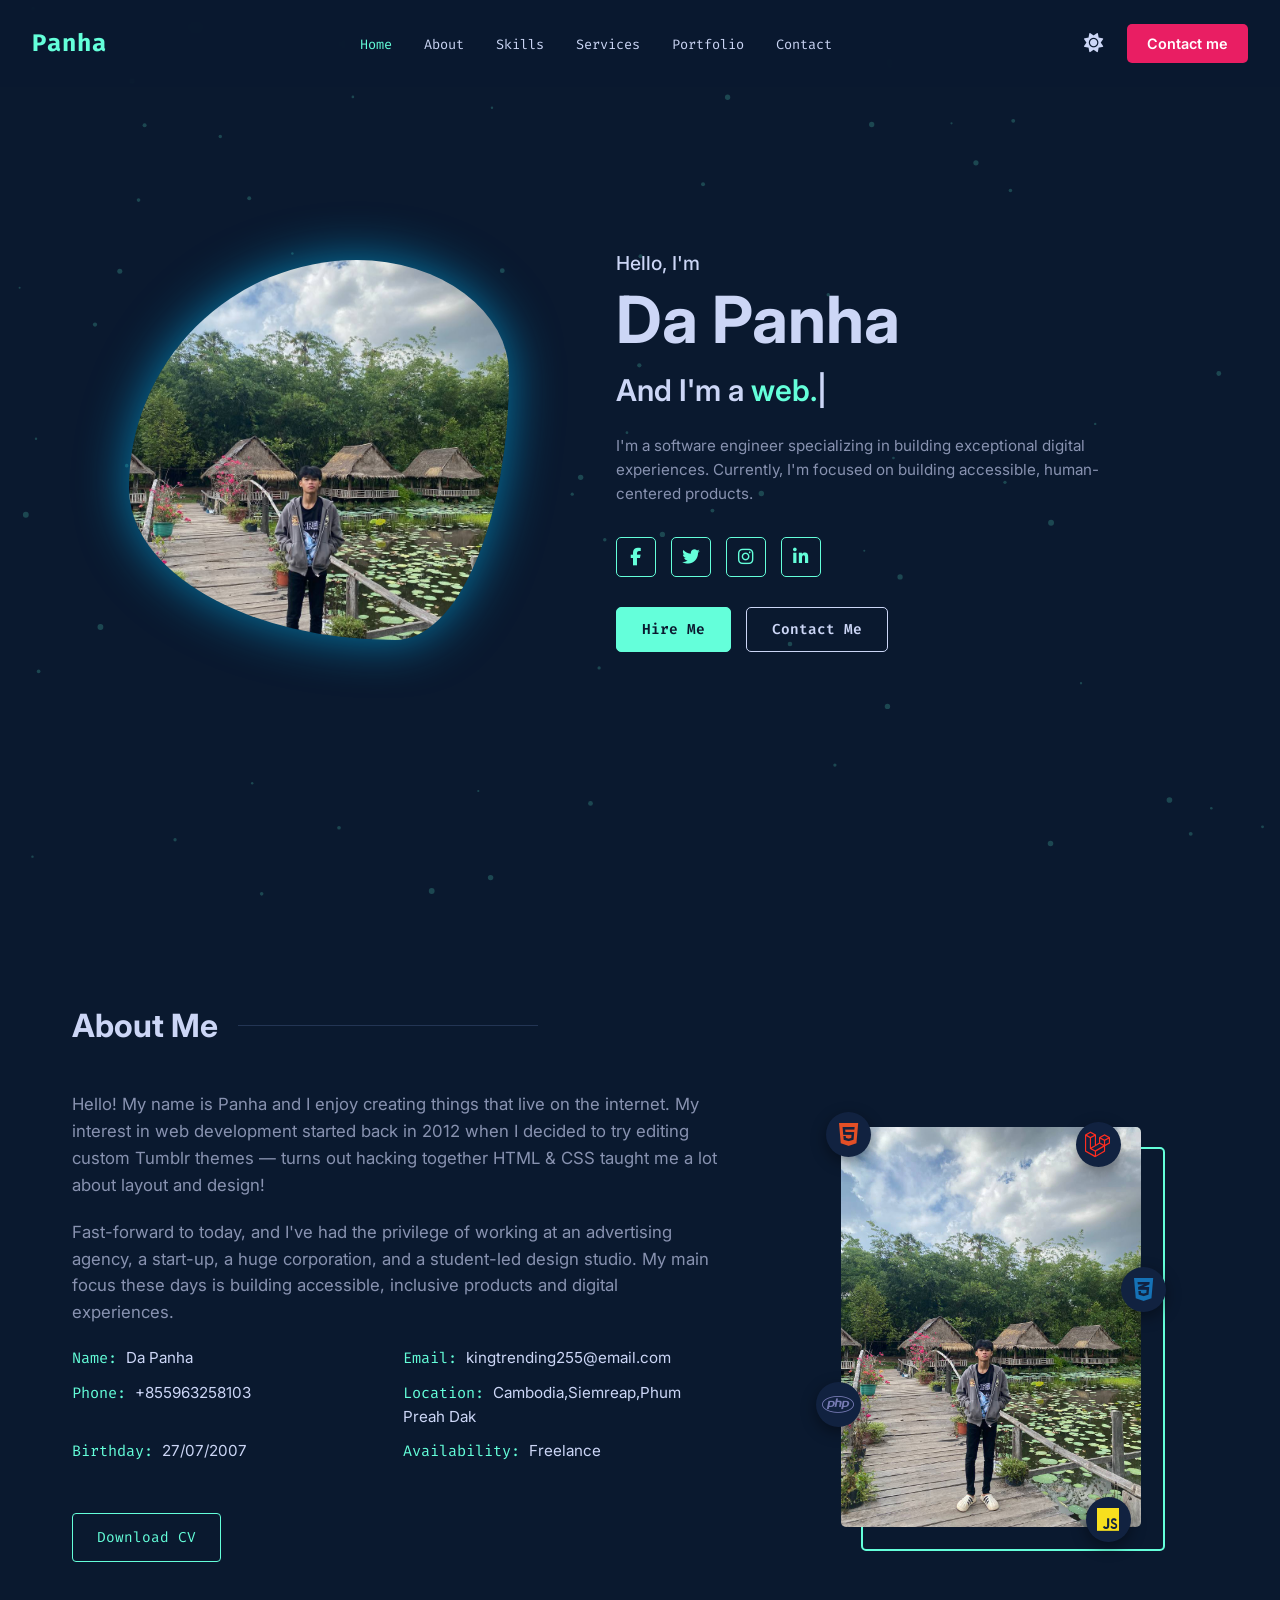
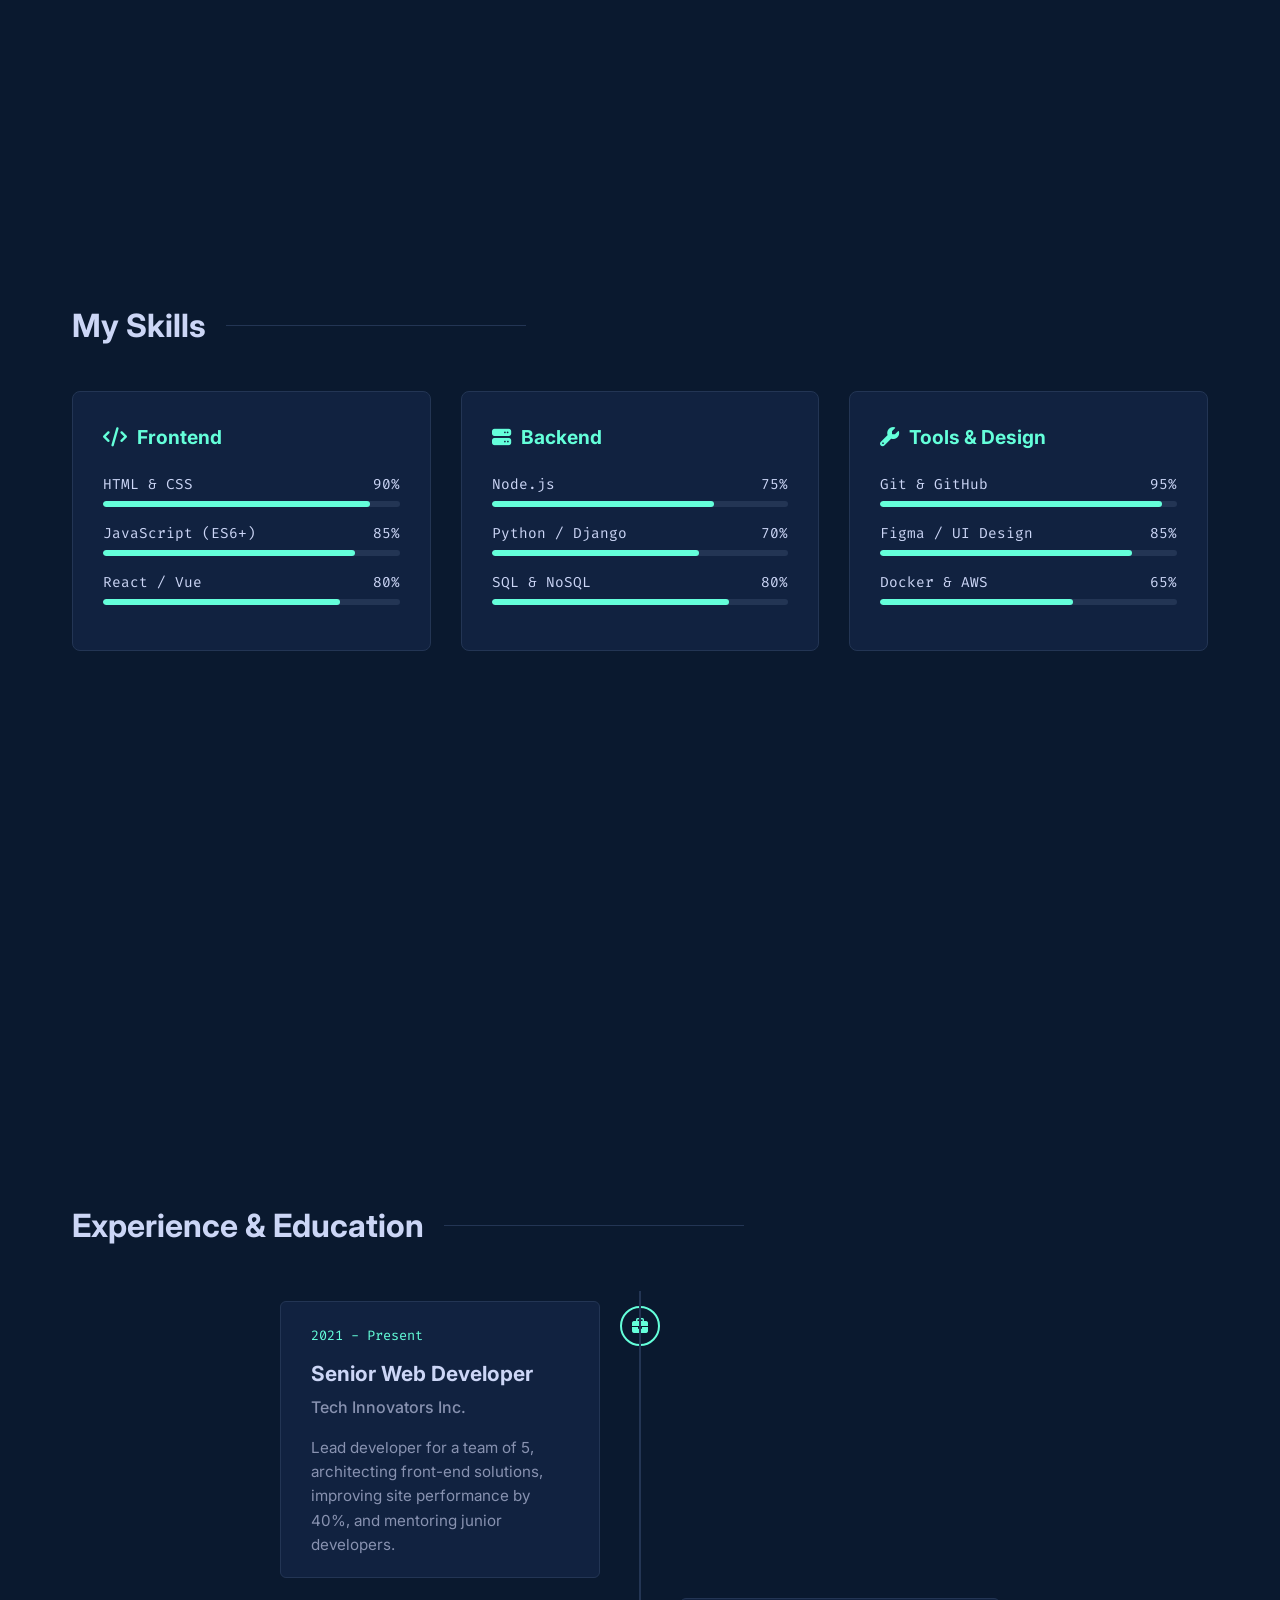
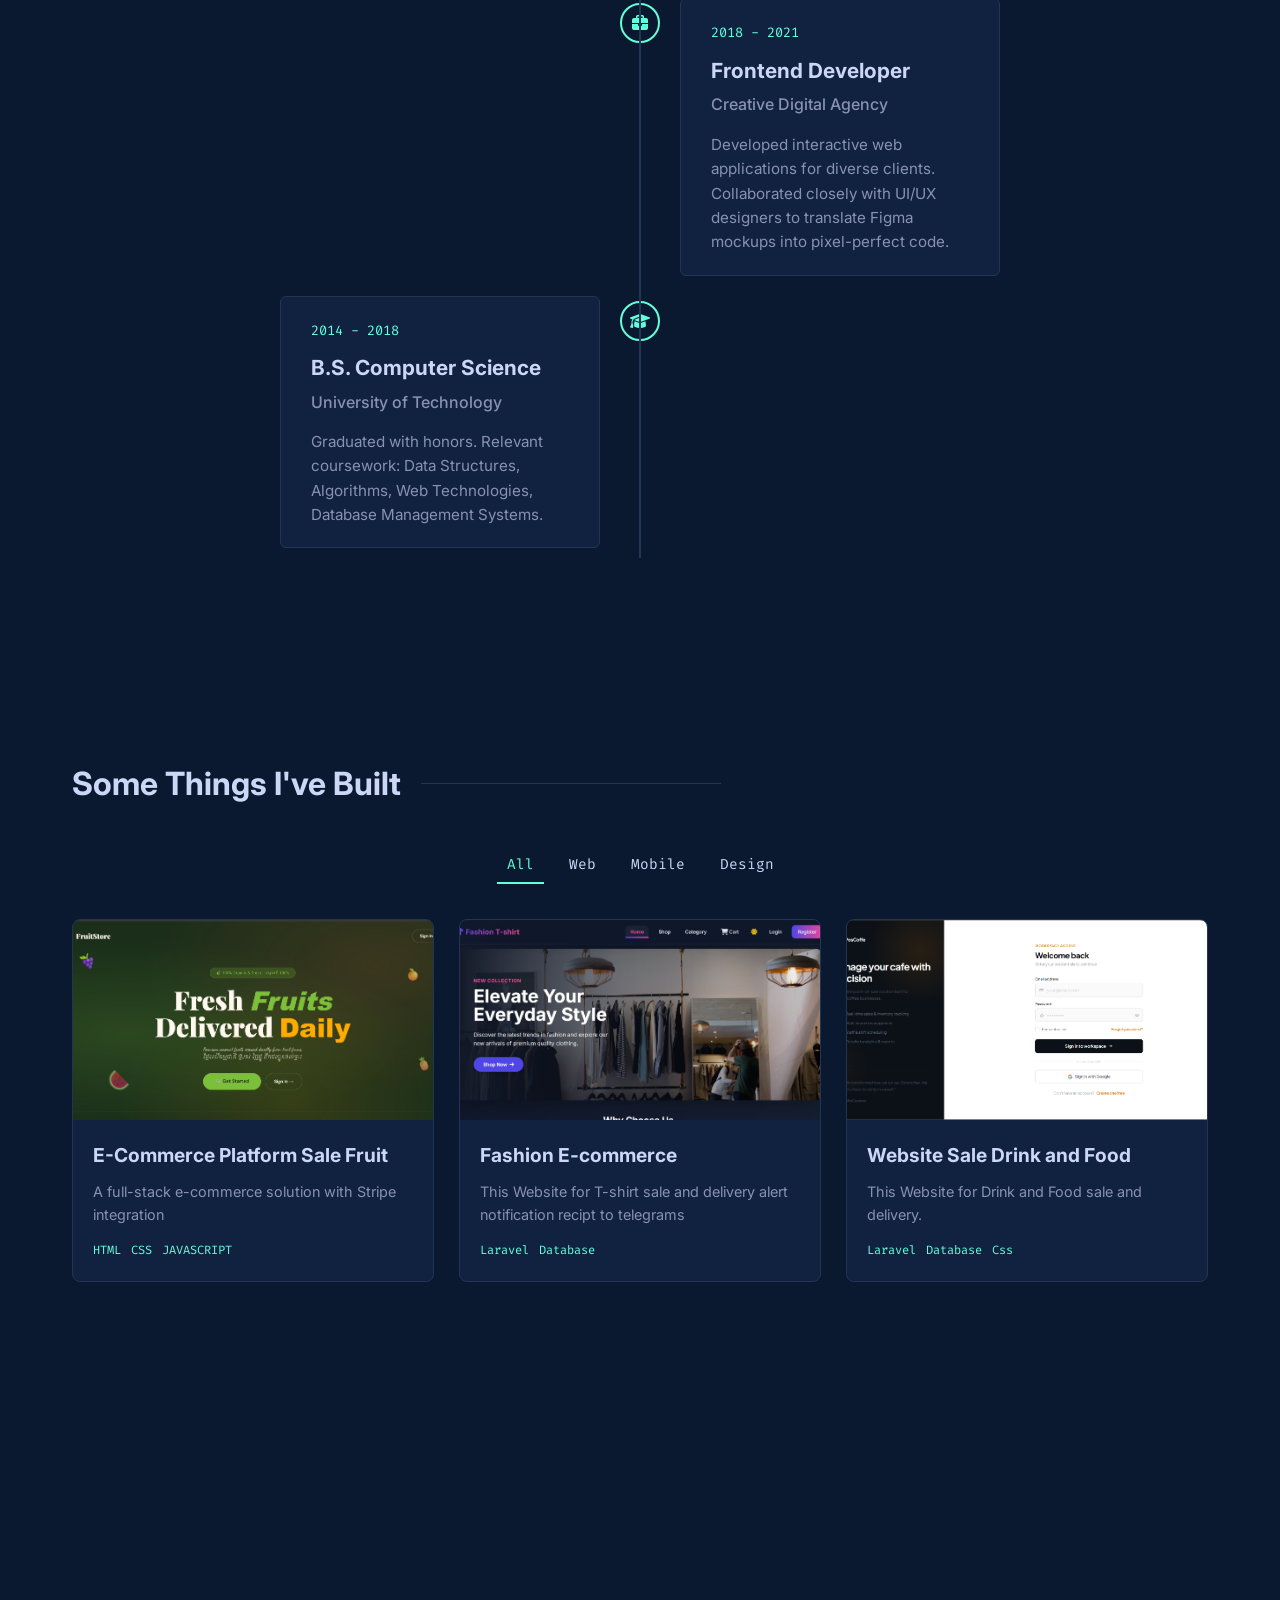
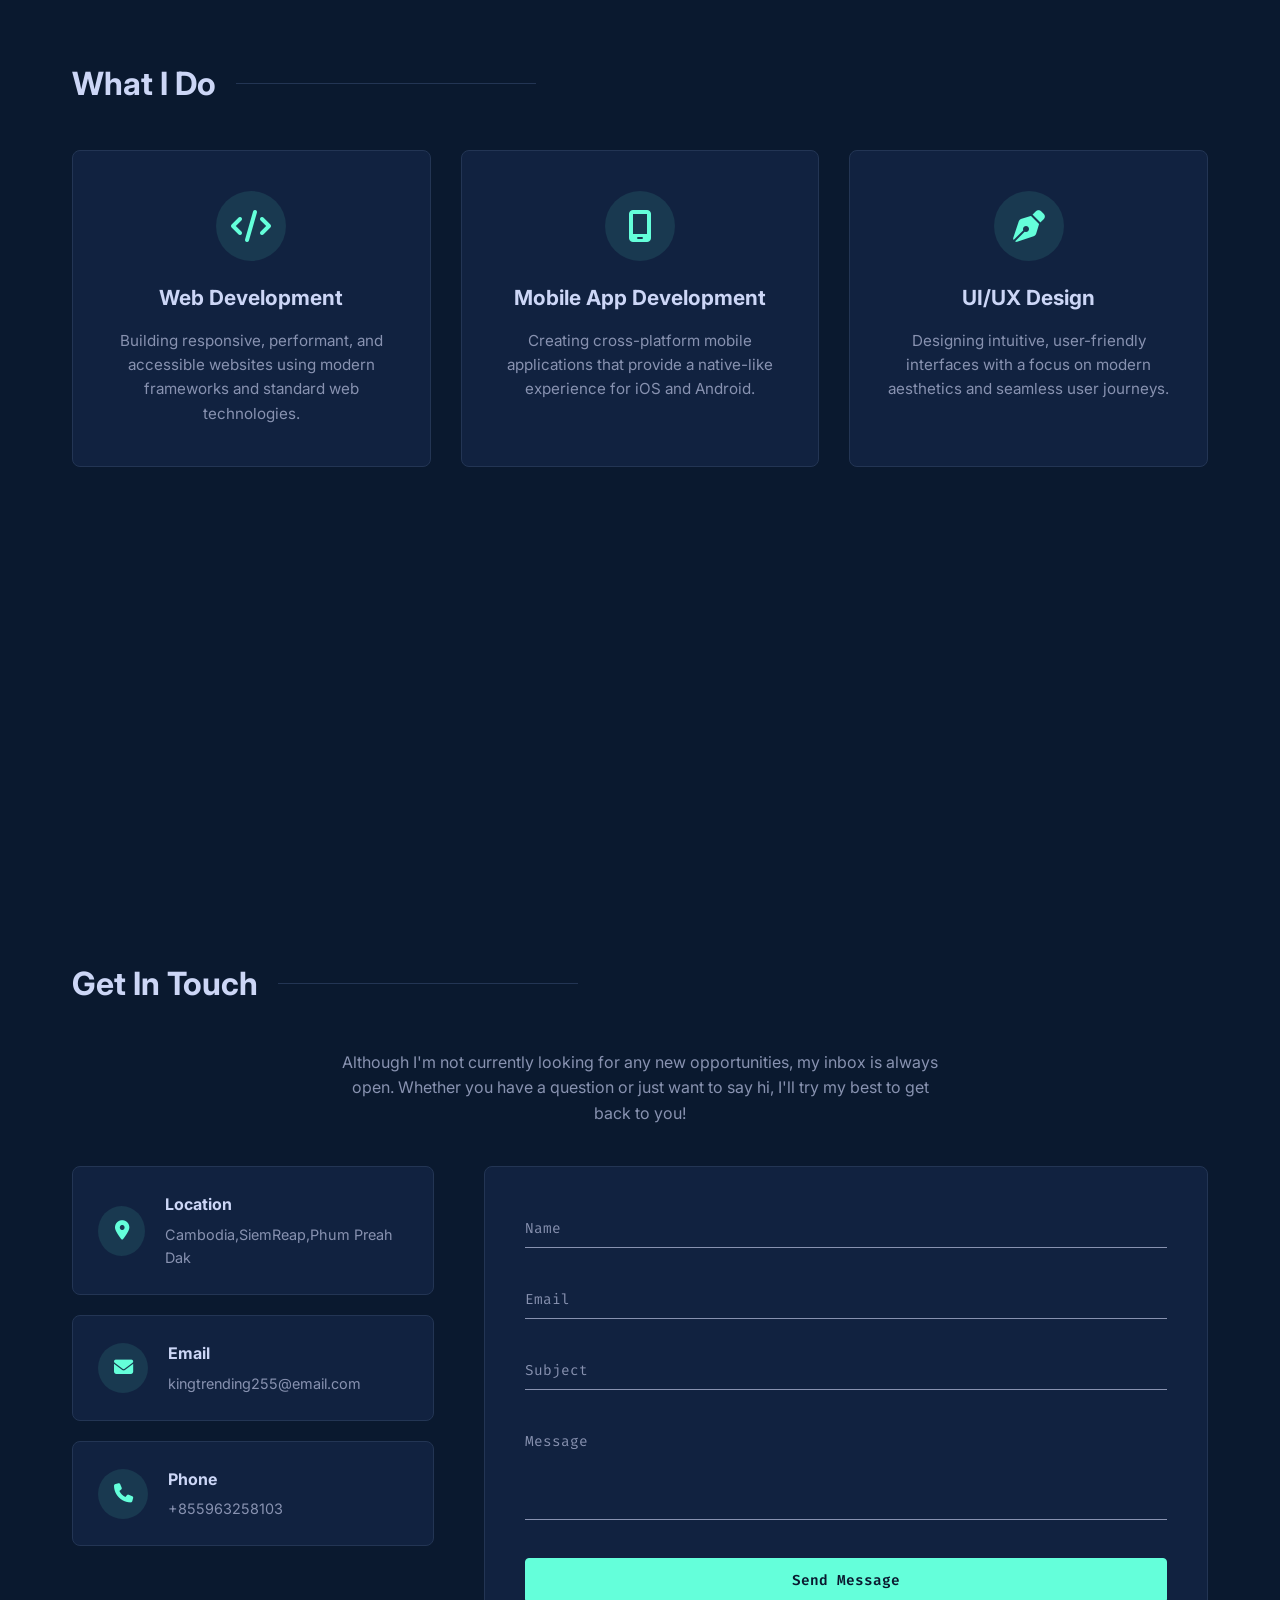
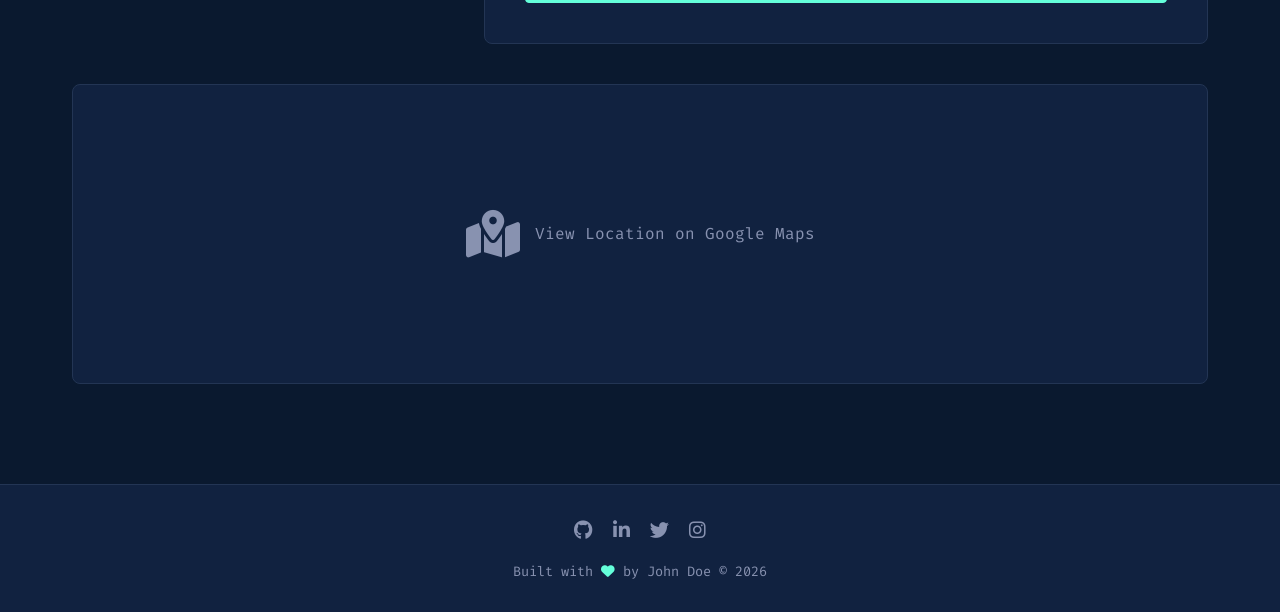
==== index.html @ 3cf0a14d "first commit" ====
<!DOCTYPE html>
<html lang="en" data-theme="dark">

<head>
    <meta charset="UTF-8">
    <meta name="viewport" content="width=device-width, initial-scale=1.0">
    <title>Da Panha | Personal Portfolio</title>

    <!-- Google Fonts -->
    <link rel="preconnect" href="https://fonts.googleapis.com">
    <link rel="preconnect" href="https://fonts.gstatic.com" crossorigin>
    <link
        href="https://fonts.googleapis.com/css2?family=Inter:wght@300;400;500;600;700;800&family=Fira+Code:wght@400;500&display=swap"
        rel="stylesheet">

    <!-- Font Awesome -->
    <link rel="stylesheet" href="https://cdnjs.cloudflare.com/ajax/libs/font-awesome/6.4.0/css/all.min.css">

    <!-- Custom CSS -->
    <link rel="stylesheet" href="css/style.css">
</head>

<body>

    <!-- Page Loader -->
    <div id="loader">
        <div class="spinner"></div>
    </div>

    <!-- Scroll Progress -->
    <div id="scroll-progress"></div>

    <!-- Navbar -->
    <nav id="navbar">
        <a href="#home" class="logo">Panha</a>

        <ul class="nav-links">
            <li><a href="#home">Home</a></li>
            <li><a href="#about">About</a></li>
            <li><a href="#skills">Skills</a></li>
            <li><a href="#services">Services</a></li>
            <li><a href="#portfolio">Portfolio</a></li>
            <li><a href="#contact">Contact</a></li>
        </ul>

        <div class="nav-controls">
            <button id="theme-toggle"><i class="fa-solid fa-moon"></i></button>
            <a href="#contact" class="btn-download-cv">Contact me</a>
            <div class="hamburger">
                <span></span>
                <span></span>
                <span></span>
            </div>
        </div>
    </nav>

    <!-- Hero Section -->
    <section id="home" class="hero-split">
        <canvas id="canvas-bg"></canvas>
        <div class="container hero-grid">

            <div class="hero-img-box fade-up">
                <div class="blob-glow">
                    <!-- Using the profile photo you uploaded -->
                    <img src="images/photo_2026-03-11_21-34-07.jpg" alt="Da Panha" class="hero-profile-img">
                </div>
            </div>

            <div class="hero-text-box fade-up" style="transition-delay: 200ms;">
                <h3 class="hero-greeting">Hello, I'm</h3>
                <h1 class="hero-name">Da Panha</h1>
                <h2 class="hero-title">And I'm a <span class="typing"></span><span class="cursor">|</span></h2>
                <p class="hero-desc">
                    I'm a software engineer specializing in building exceptional digital experiences. Currently, I'm
                    focused on building accessible, human-centered products.
                </p>

                <div class="hero-socials">
                    <a href="#"><i class="fa-brands fa-facebook-f"></i></a>
                    <a href="#"><i class="fa-brands fa-twitter"></i></a>
                    <a href="#"><i class="fa-brands fa-instagram"></i></a>
                    <a href="#"><i class="fa-brands fa-linkedin-in"></i></a>
                </div>

                <div class="hero-cta">
                    <a href="#contact" class="btn btn-hire">Hire Me</a>
                    <a href="#contact" class="btn btn-outline-white">Contact Me</a>
                </div>
            </div>

        </div>
    </section>

    <!-- About Section -->
    <section id="about">
        <div class="container">
            <h2 class="section-title fade-up">About Me</h2>
            <div class="about-content fade-up">
                <div class="about-text">
                    <p>Hello! My name is Panha and I enjoy creating things that live on the internet. My interest in web
                        development started back in 2012 when I decided to try editing custom Tumblr themes — turns out
                        hacking together HTML & CSS taught me a lot about layout and design!</p>
                    <p>Fast-forward to today, and I've had the privilege of working at an advertising agency, a
                        start-up, a huge corporation, and a student-led design studio. My main focus these days is
                        building accessible, inclusive products and digital experiences.</p>

                    <ul class="about-details">
                        <li><span>Name:</span> Da Panha</li>
                        <li><span>Email:</span> kingtrending255@email.com</li>
                        <li><span>Phone:</span> +855963258103</li>
                        <li><span>Location:</span> Cambodia,Siemreap,Phum Preah Dak</li>
                        <li><span>Birthday:</span> 27/07/2007</li>
                        <li><span>Availability:</span> Freelance</li>
                    </ul>
                    <a href="#" class="btn btn-outline" style="margin-top: 20px;">Download CV</a>
                </div>
                <div class="about-img-wrapper">
                    <!-- Updated to use images folder -->
                    <img src="images/photo_2026-03-11_21-34-07.jpg" alt="John Doe" class="about-img"
                        onerror="this.src='https://picsum.photos/seed/profile/400/500'">

                    <!-- Floating Tech Icons -->
                    <div class="floating-icon icon-html" title="HTML5"><i class="fa-brands fa-html5"></i></div>
                    <div class="floating-icon icon-css" title="CSS3"><i class="fa-brands fa-css3-alt"></i></div>
                    <div class="floating-icon icon-js" title="JavaScript"><i class="fa-brands fa-js"></i></div>
                    <div class="floating-icon icon-php" title="PHP"><i class="fa-brands fa-php"></i></div>
                    <div class="floating-icon icon-laravel" title="Laravel"><i class="fa-brands fa-laravel"></i></div>
                </div>
            </div>
        </div>
    </section>

    <!-- Skills Section -->
    <section id="skills">
        <div class="container">
            <h2 class="section-title fade-up">My Skills</h2>
            <div class="skills-grid">
                <!-- Frontend -->
                <div class="skill-category fade-up">
                    <h3><i class="fa-solid fa-code"></i> Frontend</h3>
                    <div class="skill-item">
                        <div class="skill-info"><span>HTML & CSS</span><span>90%</span></div>
                        <div class="skill-bar">
                            <div class="skill-progress" data-width="90%"></div>
                        </div>
                    </div>
                    <div class="skill-item">
                        <div class="skill-info"><span>JavaScript (ES6+)</span><span>85%</span></div>
                        <div class="skill-bar">
                            <div class="skill-progress" data-width="85%"></div>
                        </div>
                    </div>
                    <div class="skill-item">
                        <div class="skill-info"><span>React / Vue</span><span>80%</span></div>
                        <div class="skill-bar">
                            <div class="skill-progress" data-width="80%"></div>
                        </div>
                    </div>
                </div>

                <!-- Backend -->
                <div class="skill-category fade-up" style="transition-delay: 100ms;">
                    <h3><i class="fa-solid fa-server"></i> Backend</h3>
                    <div class="skill-item">
                        <div class="skill-info"><span>Node.js</span><span>75%</span></div>
                        <div class="skill-bar">
                            <div class="skill-progress" data-width="75%"></div>
                        </div>
                    </div>
                    <div class="skill-item">
                        <div class="skill-info"><span>Python / Django</span><span>70%</span></div>
                        <div class="skill-bar">
                            <div class="skill-progress" data-width="70%"></div>
                        </div>
                    </div>
                    <div class="skill-item">
                        <div class="skill-info"><span>SQL & NoSQL</span><span>80%</span></div>
                        <div class="skill-bar">
                            <div class="skill-progress" data-width="80%"></div>
                        </div>
                    </div>
                </div>

                <!-- Tools -->
                <div class="skill-category fade-up" style="transition-delay: 200ms;">
                    <h3><i class="fa-solid fa-wrench"></i> Tools & Design</h3>
                    <div class="skill-item">
                        <div class="skill-info"><span>Git & GitHub</span><span>95%</span></div>
                        <div class="skill-bar">
                            <div class="skill-progress" data-width="95%"></div>
                        </div>
                    </div>
                    <div class="skill-item">
                        <div class="skill-info"><span>Figma / UI Design</span><span>85%</span></div>
                        <div class="skill-bar">
                            <div class="skill-progress" data-width="85%"></div>
                        </div>
                    </div>
                    <div class="skill-item">
                        <div class="skill-info"><span>Docker & AWS</span><span>65%</span></div>
                        <div class="skill-bar">
                            <div class="skill-progress" data-width="65%"></div>
                        </div>
                    </div>
                </div>
            </div>
        </div>
    </section>

    <!-- Experience Section -->
    <section id="experience">
        <div class="container">
            <h2 class="section-title fade-up">Experience & Education</h2>
            <div class="timeline">

                <div class="timeline-item left fade-up">
                    <div class="timeline-icon"><i class="fa-solid fa-briefcase"></i></div>
                    <div class="timeline-content">
                        <span class="timeline-date">2021 - Present</span>
                        <h3>Senior Web Developer</h3>
                        <h4>Tech Innovators Inc.</h4>
                        <p>Lead developer for a team of 5, architecting front-end solutions, improving site performance
                            by 40%, and mentoring junior developers.</p>
                    </div>
                </div>

                <div class="timeline-item right fade-up">
                    <div class="timeline-icon"><i class="fa-solid fa-briefcase"></i></div>
                    <div class="timeline-content">
                        <span class="timeline-date">2018 - 2021</span>
                        <h3>Frontend Developer</h3>
                        <h4>Creative Digital Agency</h4>
                        <p>Developed interactive web applications for diverse clients. Collaborated closely with UI/UX
                            designers to translate Figma mockups into pixel-perfect code.</p>
                    </div>
                </div>

                <div class="timeline-item left fade-up">
                    <div class="timeline-icon"><i class="fa-solid fa-graduation-cap"></i></div>
                    <div class="timeline-content">
                        <span class="timeline-date">2014 - 2018</span>
                        <h3>B.S. Computer Science</h3>
                        <h4>University of Technology</h4>
                        <p>Graduated with honors. Relevant coursework: Data Structures, Algorithms, Web Technologies,
                            Database Management Systems.</p>
                    </div>
                </div>

            </div>
        </div>
    </section>

    <!-- Portfolio Section -->
    <section id="portfolio">
        <div class="container">
            <h2 class="section-title fade-up">Some Things I've Built</h2>

            <div class="portfolio-filters fade-up">
                <button class="filter-btn active" data-filter="all">All</button>
                <button class="filter-btn" data-filter="web">Web</button>
                <button class="filter-btn" data-filter="mobile">Mobile</button>
                <button class="filter-btn" data-filter="design">Design</button>
            </div>

            <div class="portfolio-grid">
                <!-- Item 1 -->
                <div class="portfolio-item fade-up" data-category="web">
                    <div class="portfolio-img">
                        <img src="images/Screenshot 2026-05-29 151022.png" alt="Project 1"
                            onerror="this.src='https://picsum.photos/seed/proj1/600/400'">
                        <div class="portfolio-overlay">
                            <a href="fruit-demo.html" title="Live Demo"><i
                                    class="fa-solid fa-arrow-up-right-from-square"></i></a>
                            <a href="#" title="GitHub"><i class="fa-brands fa-github"></i></a>
                        </div>
                    </div>
                    <div class="portfolio-info">
                        <h3>E-Commerce Platform Sale Fruit</h3>
                        <p>A full-stack e-commerce solution with Stripe integration</p>
                        <div class="portfolio-tags">
                            <span>HTML</span><span>CSS</span><span>JAVASCRIPT</span>
                        </div>
                    </div>
                </div>

                <!-- Item 2 -->
                <div class="portfolio-item fade-up" data-category="mobile">
                    <div class="portfolio-img">
                        <img src="images/Screenshot 2026-05-29 160033.png" alt="Project 2"
                            onerror="this.src='https://picsum.photos/seed/proj2/600/400'">
                        <div class="portfolio-overlay">
                            <a href="fashion-shop.html" title="Live Demo"><i
                                    class="fa-solid fa-arrow-up-right-from-square"></i></a>
                            <a href="#" title="GitHub"><i class="fa-brands fa-github"></i></a>
                        </div>
                    </div>
                    <div class="portfolio-info">
                        <h3>Fashion E-commerce</h3>
                        <p>This Website for T-shirt sale and delivery alert notification recipt to telegrams</p>
                        <div class="portfolio-tags">
                            <span>Laravel</span><span>Database</span>
                        </div>
                    </div>
                </div>

                <!-- Item 3 -->
                <div class="portfolio-item fade-up" data-category="web design">
                    <div class="portfolio-img">
                        <img src="images/Screenshot 2026-05-29 170502.png" alt="Project 3"
                            onerror="this.src='https://picsum.photos/seed/proj3/600/400'">
                        <div class="portfolio-overlay">
                            <a href="poscoffee-shop.html" title="Live Demo"><i
                                    class="fa-solid fa-arrow-up-right-from-square"></i></a>
                            <a href="#" title="GitHub"><i class="fa-brands fa-github"></i></a>
                        </div>
                    </div>
                    <div class="portfolio-info">
                        <h3>Website Sale Drink and Food</h3>
                        <p>This Website for Drink and Food sale and delivery.</p>
                        <div class="portfolio-tags">
                            <span>Laravel</span><span>Database</span><span>Css</span>
                        </div>
                    </div>
                </div>
            </div>
        </div>
    </section>

    <!-- Services Section -->
    <section id="services">
        <div class="container">
            <h2 class="section-title fade-up">What I Do</h2>
            <div class="services-grid">

                <div class="service-card fade-up">
                    <div class="service-icon"><i class="fa-solid fa-code"></i></div>
                    <h3>Web Development</h3>
                    <p>Building responsive, performant, and accessible websites using modern frameworks and standard web
                        technologies.</p>
                </div>

                <div class="service-card fade-up" style="transition-delay: 100ms;">
                    <div class="service-icon"><i class="fa-solid fa-mobile-screen"></i></div>
                    <h3>Mobile App Development</h3>
                    <p>Creating cross-platform mobile applications that provide a native-like experience for iOS and
                        Android.</p>
                </div>

                <div class="service-card fade-up" style="transition-delay: 200ms;">
                    <div class="service-icon"><i class="fa-solid fa-pen-nib"></i></div>
                    <h3>UI/UX Design</h3>
                    <p>Designing intuitive, user-friendly interfaces with a focus on modern aesthetics and seamless user
                        journeys.</p>
                </div>

            </div>
        </div>
    </section>

    <!-- Contact Section -->
    <section id="contact">
        <div class="container">
            <h2 class="section-title fade-up">Get In Touch</h2>
            <p class="fade-up"
                style="color: var(--text-muted); margin-bottom: 40px; text-align: center; max-width: 600px; margin-inline: auto;">
                Although I'm not currently looking for any new opportunities, my inbox is always open. Whether you have
                a question or just want to say hi, I'll try my best to get back to you!
            </p>

            <div class="contact-content">
                <div class="contact-info-cards fade-up">
                    <a href="https://maps.app.goo.gl/1tjqPEj5fnRkejQz5" target="_blank" rel="noopener noreferrer"
                        style="display: block; text-decoration: none; color: inherit;">
                        <div class="contact-card">
                            <div class="contact-icon"><i class="fa-solid fa-location-dot"></i></div>
                            <div class="contact-details">
                                <h4>Location</h4>
                                <p>Cambodia,SiemReap,Phum Preah Dak</p>
                            </div>
                        </div>
                    </a>
                    <div class="contact-card">
                        <div class="contact-icon"><i class="fa-solid fa-envelope"></i></div>
                        <div class="contact-details">
                            <h4>Email</h4>
                            <p>kingtrending255@email.com</p>
                        </div>
                    </div>
                    <div class="contact-card">
                        <div class="contact-icon"><i class="fa-solid fa-phone"></i></div>
                        <div class="contact-details">
                            <h4>Phone</h4>
                            <p>+855963258103</p>
                        </div>
                    </div>
                </div>

                <div class="contact-form-wrapper fade-up">
                    <form class="contact-form" action="https://formsubmit.co/kingtrending255@gmail.com" method="POST">
                        <!-- FormSubmit Configuration -->
                        <input type="hidden" name="_captcha" value="false">
                        <input type="hidden" name="_subject" value="New Submission from Portfolio!">

                        <div class="form-group">
                            <input type="text" class="form-control" id="name" name="name" required>
                            <label for="name" class="form-label">Name</label>
                        </div>
                        <div class="form-group">
                            <input type="email" class="form-control" id="email" name="email" required>
                            <label for="email" class="form-label">Email</label>
                        </div>
                        <div class="form-group">
                            <input type="text" class="form-control" id="subject" name="subject" required>
                            <label for="subject" class="form-label">Subject</label>
                        </div>
                        <div class="form-group">
                            <textarea class="form-control" id="message" name="message" required></textarea>
                            <label for="message" class="form-label">Message</label>
                        </div>
                        <button type="submit" class="btn btn-fill" style="width: 100%;">Send Message</button>
                    </form>
                </div>
            </div>

            <a href="https://maps.app.goo.gl/1tjqPEj5fnRkejQz5" target="_blank" rel="noopener noreferrer"
                style="display: block; text-decoration: none; color: inherit;">
                <div class="map-placeholder fade-up">
                    <i class="fa-solid fa-map-location-dot" style="font-size: 3rem; margin-right: 15px;"></i>
                    <p>View Location on Google Maps</p>
                </div>
            </a>
        </div>
    </section>

    <!-- Footer -->
    <footer>
        <div class="container">
            <div class="footer-social">
                <a href="#"><i class="fa-brands fa-github"></i></a>
                <a href="#"><i class="fa-brands fa-linkedin-in"></i></a>
                <a href="#"><i class="fa-brands fa-twitter"></i></a>
                <a href="#"><i class="fa-brands fa-instagram"></i></a>
            </div>
            <p class="footer-text">Built with <span style="color: var(--accent);"><i
                        class="fa-solid fa-heart"></i></span> by John Doe &copy; 2026</p>
        </div>
    </footer>

    <!-- Back to Top -->
    <button id="back-to-top" title="Go to top"><i class="fa-solid fa-arrow-up"></i></button>

    <!-- Custom JavaScript -->
    <script src="js/script.js"></script>
</body>

</html>
---- css/style.css ----
/* ==========================================================================
   CSS VARIABLES & THEME
   ========================================================================== */
:root {
    /* Dark Mode (Default) */
    --bg-color: #0a192f;
    --text-main: #ccd6f6;
    --text-muted: #8892b0;
    --accent: #64ffda;
    --accent-hover: rgba(100, 255, 218, 0.1);
    --card-bg: #112240;
    --card-hover: #233554;
    --nav-bg: rgba(10, 25, 47, 0.85);
    --border-color: #233554;
    
    /* Typography */
    --font-sans: 'Inter', sans-serif;
    --font-mono: 'Fira Code', monospace;
    
    /* Transitions */
    --transition: all 0.3s cubic-bezier(0.645, 0.045, 0.355, 1);
}

[data-theme="light"] {
    --bg-color: #f8f9fa;
    --text-main: #2d3748;
    --text-muted: #4a5568;
    --accent: #3182ce;
    --accent-hover: rgba(49, 130, 206, 0.1);
    --card-bg: #ffffff;
    --card-hover: #edf2f7;
    --nav-bg: rgba(248, 249, 250, 0.85);
    --border-color: #e2e8f0;
}

/* ==========================================================================
   RESET & GLOBAL STYLES
   ========================================================================== */
* {
    margin: 0;
    padding: 0;
    box-sizing: border-box;
}

html {
    scroll-behavior: smooth;
    scrollbar-width: thin;
    scrollbar-color: var(--accent) var(--bg-color);
}

/* Custom Scrollbar */
::-webkit-scrollbar {
    width: 8px;
}
::-webkit-scrollbar-track {
    background: var(--bg-color);
}
::-webkit-scrollbar-thumb {
    background: var(--card-hover);
    border-radius: 4px;
}
::-webkit-scrollbar-thumb:hover {
    background: var(--accent);
}

body {
    font-family: var(--font-sans);
    background-color: var(--bg-color);
    color: var(--text-main);
    line-height: 1.6;
    overflow-x: hidden;
    transition: background-color 0.3s ease, color 0.3s ease;
}

h1, h2, h3, h4, h5, h6 {
    color: var(--text-main);
    font-weight: 700;
}

a {
    text-decoration: none;
    color: var(--text-main);
    transition: var(--transition);
}

ul {
    list-style: none;
}

img {
    max-width: 100%;
    height: auto;
    display: block;
}

.section-title {
    display: flex;
    align-items: center;
    font-size: 2rem;
    margin-bottom: 2.5rem;
    width: 100%;
}

.section-title::after {
    content: "";
    display: block;
    height: 1px;
    width: 300px;
    background-color: var(--border-color);
    margin-left: 20px;
}

.section-title span {
    color: var(--accent);
    font-family: var(--font-mono);
    font-size: 1.5rem;
    margin-right: 10px;
    font-weight: 400;
}

.container {
    max-width: 1200px;
    margin: 0 auto;
    padding: 0 2rem;
}

section {
    padding: 100px 0;
    min-height: 100vh;
}

/* Buttons */
.btn {
    display: inline-block;
    padding: 0.75rem 1.5rem;
    border-radius: 4px;
    font-family: var(--font-mono);
    font-size: 0.9rem;
    cursor: pointer;
    transition: var(--transition);
    text-align: center;
}

.btn-outline {
    color: var(--accent);
    background: transparent;
    border: 1px solid var(--accent);
}

.btn-outline:hover {
    background: var(--accent-hover);
    transform: translateY(-3px);
}

.btn-fill {
    color: var(--bg-color);
    background: var(--accent);
    border: 1px solid var(--accent);
    font-weight: 600;
}

.btn-fill:hover {
    background: transparent;
    color: var(--accent);
    transform: translateY(-3px);
}

/* ==========================================================================
   UTILITIES & ANIMATIONS
   ========================================================================== */
/* Page Loader */
#loader {
    position: fixed;
    top: 0;
    left: 0;
    width: 100%;
    height: 100%;
    background-color: var(--bg-color);
    display: flex;
    justify-content: center;
    align-items: center;
    z-index: 9999;
    transition: opacity 0.5s ease, visibility 0.5s ease;
}

.spinner {
    width: 50px;
    height: 50px;
    border: 3px solid var(--card-hover);
    border-top-color: var(--accent);
    border-radius: 50%;
    animation: spin 1s linear infinite;
}

@keyframes spin { 100% { transform: rotate(360deg); } }

/* Scroll Progress */
#scroll-progress {
    position: fixed;
    top: 0;
    left: 0;
    height: 3px;
    background-color: var(--accent);
    width: 0%;
    z-index: 1001;
    transition: width 0.1s;
}

/* Fade Up Animation */
.fade-up {
    opacity: 0;
    transform: translateY(30px);
    transition: opacity 0.6s ease-out, transform 0.6s ease-out;
}

.fade-up.visible {
    opacity: 1;
    transform: translateY(0);
}

/* ==========================================================================
   NAVIGATION
   ========================================================================== */
nav {
    position: fixed;
    top: 0;
    width: 100%;
    padding: 1.5rem 2rem;
    display: flex;
    justify-content: space-between;
    align-items: center;
    background-color: var(--nav-bg);
    backdrop-filter: blur(10px);
    z-index: 1000;
    transition: var(--transition);
}

nav.scrolled {
    padding: 1rem 2rem;
    box-shadow: 0 10px 30px -10px rgba(0, 0, 0, 0.3);
}

.logo {
    font-size: 1.5rem;
    font-weight: 700;
    color: var(--accent);
    font-family: var(--font-mono);
    letter-spacing: 1px;
    display: inline-block;
    animation: logoGlow 3s ease-in-out infinite;
}

@keyframes logoGlow {
    0%, 100% {
        transform: translateY(0);
        text-shadow: 0 0 5px rgba(100, 255, 218, 0.5);
    }
    50% {
        transform: translateY(-5px);
        text-shadow: 0 0 15px rgba(100, 255, 218, 0.8), 0 0 25px rgba(100, 255, 218, 0.6);
    }
}

.nav-links {
    display: flex;
    align-items: center;
    gap: 2rem;
}

.nav-links a {
    font-family: var(--font-mono);
    font-size: 0.85rem;
    color: var(--text-main);
}

.nav-links a:hover, .nav-links a.active {
    color: var(--accent);
}

/* Controls: Theme & Mobile Menu */
.nav-controls {
    display: flex;
    align-items: center;
    gap: 1.5rem;
}

#theme-toggle {
    background: none;
    border: none;
    color: var(--text-main);
    font-size: 1.2rem;
    cursor: pointer;
    transition: var(--transition);
}

#theme-toggle:hover {
    color: var(--accent);
}

.btn-download-cv {
    background-color: #e91e63;
    color: #fff;
    padding: 8px 20px;
    border-radius: 5px;
    font-size: 0.9rem;
    font-weight: 600;
    text-decoration: none;
    transition: var(--transition);
}

.btn-download-cv:hover {
    background-color: #c2185b;
    transform: translateY(-2px);
    color: #fff;
}

.hamburger {
    display: none;
    flex-direction: column;
    gap: 5px;
    cursor: pointer;
    z-index: 1002;
}

.hamburger span {
    width: 25px;
    height: 2px;
    background-color: var(--accent);
    transition: var(--transition);
}

/* ==========================================================================
   HERO SECTION (Split Layout)
   ========================================================================== */
#home {
    display: flex;
    align-items: center;
    position: relative;
    overflow: hidden;
    padding-top: 100px; /* Account for navbar */
    min-height: 100vh;
}

#canvas-bg {
    position: absolute;
    top: 0;
    left: 0;
    width: 100%;
    height: 100%;
    z-index: -1;
    opacity: 0.2;
}

.hero-grid {
    display: grid;
    grid-template-columns: 1fr 1.2fr;
    gap: 50px;
    align-items: center;
    width: 100%;
}

@media (max-width: 900px) {
    .hero-grid {
        grid-template-columns: 1fr;
        text-align: center;
        gap: 30px;
    }
    
    .hero-text-box {
        align-items: center;
    }
}

.hero-img-box {
    display: flex;
    justify-content: center;
    align-items: center;
}

.blob-glow {
    position: relative;
    width: 380px;
    height: 380px;
    border-radius: 60% 40% 30% 70% / 60% 30% 70% 40%;
    background: transparent;
    box-shadow: inset 0 0 50px rgba(0, 191, 255, 0.5), 0 0 50px rgba(0, 191, 255, 0.6);
    display: flex;
    justify-content: center;
    align-items: center;
    animation: morph 8s ease-in-out infinite;
    overflow: hidden;
}

.blob-glow img {
    width: 100%;
    height: 100%;
    object-fit: cover;
}

@keyframes morph {
    0% { border-radius: 60% 40% 30% 70% / 60% 30% 70% 40%; }
    50% { border-radius: 30% 60% 70% 40% / 50% 60% 30% 60%; box-shadow: inset 0 0 70px rgba(0, 191, 255, 0.7), 0 0 70px rgba(0, 191, 255, 0.8); }
    100% { border-radius: 60% 40% 30% 70% / 60% 30% 70% 40%; }
}

.hero-text-box {
    display: flex;
    flex-direction: column;
    justify-content: center;
}

.hero-greeting {
    font-size: 1.2rem;
    font-weight: 500;
    color: var(--text-main);
    margin-bottom: 5px;
}

.hero-name {
    font-size: clamp(35px, 6vw, 65px);
    font-weight: 700;
    color: var(--text-main);
    line-height: 1.1;
    margin-bottom: 10px;
}

.hero-title {
    font-size: clamp(20px, 4vw, 30px);
    font-weight: 600;
    color: var(--text-main);
    margin-bottom: 20px;
}

.hero-title .typing {
    color: var(--accent); /* Light blue typing color */
}

.hero-desc {
    color: var(--text-muted);
    font-size: 0.95rem;
    line-height: 1.6;
    max-width: 500px;
    margin-bottom: 30px;
}

.hero-socials {
    display: flex;
    gap: 15px;
    margin-bottom: 30px;
}

.hero-socials a {
    width: 40px;
    height: 40px;
    display: flex;
    justify-content: center;
    align-items: center;
    border: 1px solid var(--accent);
    color: var(--accent);
    border-radius: 5px;
    font-size: 1.1rem;
    transition: var(--transition);
}

.hero-socials a:hover {
    background: var(--accent);
    color: var(--bg-color);
    box-shadow: 0 0 15px var(--accent);
}

.hero-cta {
    display: flex;
    gap: 15px;
}

.btn-hire {
    background-color: var(--accent);
    color: var(--bg-color);
    border: 1px solid var(--accent);
    padding: 10px 25px;
    border-radius: 5px;
    font-weight: 600;
    text-decoration: none;
    transition: var(--transition);
}

.btn-hire:hover {
    background: transparent;
    color: var(--accent);
}

.btn-outline-white {
    background-color: transparent;
    color: var(--text-main);
    border: 1px solid var(--text-main);
    padding: 10px 25px;
    border-radius: 5px;
    font-weight: 600;
    text-decoration: none;
    transition: var(--transition);
}

.btn-outline-white:hover {
    background-color: var(--text-main);
    color: var(--bg-color);
}

/* ==========================================================================
   ABOUT SECTION
   ========================================================================== */
.about-content {
    display: grid;
    grid-template-columns: 3fr 2fr;
    gap: 50px;
    align-items: center;
}

.about-text p {
    color: var(--text-muted);
    margin-bottom: 20px;
    font-size: 1.05rem;
}

.about-details {
    display: grid;
    grid-template-columns: 1fr 1fr;
    gap: 10px;
    margin-bottom: 30px;
}

.about-details li {
    font-size: 0.95rem;
}

.about-details span {
    color: var(--accent);
    font-family: var(--font-mono);
    margin-right: 5px;
}

.about-img-wrapper {
    position: relative;
    max-width: 300px;
    margin: 0 auto;
}

.about-img {
    border-radius: 5px;
    position: relative;
    z-index: 2;
    transition: var(--transition);
}

.about-img-wrapper::after {
    content: "";
    position: absolute;
    top: 20px;
    left: 20px;
    width: 100%;
    height: 100%;
    border: 2px solid var(--accent);
    border-radius: 5px;
    z-index: 1;
    transition: var(--transition);
}

.about-img-wrapper:hover .about-img {
    transform: translate(-5px, -5px);
}

.about-img-wrapper:hover::after {
    transform: translate(5px, 5px);
}

/* Floating Icons in About Section */
.floating-icon {
    position: absolute;
    width: 45px;
    height: 45px;
    background-color: var(--card-bg);
    border-radius: 50%;
    display: flex;
    justify-content: center;
    align-items: center;
    font-size: 1.6rem;
    box-shadow: 0 5px 15px rgba(0,0,0,0.4);
    z-index: 3;
    animation: float 4s ease-in-out infinite;
}

@keyframes float {
    0% { transform: translateY(0); }
    50% { transform: translateY(-15px); }
    100% { transform: translateY(0); }
}

.icon-html { top: -15px; left: -15px; color: #E34F26; animation-delay: 0s; }
.icon-css { top: 35%; right: -25px; color: #1572B6; animation-delay: 0.8s; }
.icon-js { bottom: -15px; right: 10px; color: #F7DF1E; animation-delay: 1.5s; }
.icon-php { bottom: 25%; left: -25px; color: #777BB4; animation-delay: 2s; }
.icon-laravel { top: -5px; right: 20px; color: #FF2D20; animation-delay: 0.5s; }

/* ==========================================================================
   SKILLS SECTION
   ========================================================================== */
.skills-grid {
    display: grid;
    grid-template-columns: repeat(auto-fit, minmax(250px, 1fr));
    gap: 30px;
}

.skill-category {
    background-color: var(--card-bg);
    padding: 30px;
    border-radius: 8px;
    border: 1px solid var(--border-color);
    transition: var(--transition);
}

.skill-category:hover {
    transform: translateY(-5px);
    box-shadow: 0 10px 30px -15px rgba(0,0,0,0.5);
}

.skill-category h3 {
    margin-bottom: 20px;
    font-size: 1.2rem;
    color: var(--accent);
    display: flex;
    align-items: center;
    gap: 10px;
}

.skill-item {
    margin-bottom: 15px;
}

.skill-info {
    display: flex;
    justify-content: space-between;
    margin-bottom: 5px;
    font-size: 0.9rem;
    font-family: var(--font-mono);
}

.skill-bar {
    width: 100%;
    height: 6px;
    background-color: var(--card-hover);
    border-radius: 3px;
    overflow: hidden;
}

.skill-progress {
    height: 100%;
    background-color: var(--accent);
    border-radius: 3px;
    width: 0; /* Animated via JS */
    transition: width 1.5s ease-out;
}

/* ==========================================================================
   EXPERIENCE SECTION
   ========================================================================== */
.timeline {
    position: relative;
    max-width: 800px;
    margin: 0 auto;
}

.timeline::after {
    content: '';
    position: absolute;
    width: 2px;
    background-color: var(--border-color);
    top: 0;
    bottom: 0;
    left: 50%;
    margin-left: -1px;
}

.timeline-item {
    padding: 10px 40px;
    position: relative;
    background-color: inherit;
    width: 50%;
}

.timeline-item.left { left: 0; }
.timeline-item.right { left: 50%; }

.timeline-icon {
    position: absolute;
    width: 40px;
    height: 40px;
    right: -20px;
    background-color: var(--bg-color);
    border: 2px solid var(--accent);
    top: 15px;
    border-radius: 50%;
    z-index: 1;
    display: flex;
    justify-content: center;
    align-items: center;
    color: var(--accent);
}

.timeline-item.right .timeline-icon {
    left: -20px;
}

.timeline-content {
    padding: 20px 30px;
    background-color: var(--card-bg);
    position: relative;
    border-radius: 6px;
    border: 1px solid var(--border-color);
    transition: var(--transition);
}

.timeline-content:hover {
    transform: translateY(-5px);
    box-shadow: 0 10px 30px -15px rgba(0,0,0,0.5);
}

.timeline-date {
    font-family: var(--font-mono);
    color: var(--accent);
    font-size: 0.85rem;
    margin-bottom: 10px;
    display: inline-block;
}

.timeline-content h3 {
    font-size: 1.3rem;
    margin-bottom: 5px;
}

.timeline-content h4 {
    color: var(--text-muted);
    font-size: 1rem;
    font-weight: 500;
    margin-bottom: 15px;
}

.timeline-content p {
    color: var(--text-muted);
    font-size: 0.95rem;
}

/* ==========================================================================
   PORTFOLIO SECTION
   ========================================================================== */
.portfolio-filters {
    display: flex;
    justify-content: center;
    gap: 15px;
    margin-bottom: 40px;
    flex-wrap: wrap;
}

.filter-btn {
    background: transparent;
    border: none;
    color: var(--text-main);
    font-family: var(--font-mono);
    font-size: 0.9rem;
    cursor: pointer;
    padding: 5px 10px;
    transition: var(--transition);
    position: relative;
}

.filter-btn.active, .filter-btn:hover {
    color: var(--accent);
}

.filter-btn.active::after {
    content: '';
    position: absolute;
    bottom: -5px;
    left: 0;
    width: 100%;
    height: 2px;
    background-color: var(--accent);
}

.portfolio-grid {
    display: grid;
    grid-template-columns: repeat(auto-fill, minmax(300px, 1fr));
    gap: 25px;
}

.portfolio-item {
    background-color: var(--card-bg);
    border-radius: 8px;
    overflow: hidden;
    border: 1px solid var(--border-color);
    transition: var(--transition);
    position: relative;
}

.portfolio-item:hover {
    transform: translateY(-10px);
}

.portfolio-img {
    position: relative;
    height: 200px;
    overflow: hidden;
}

.portfolio-img img {
    width: 100%;
    height: 100%;
    object-fit: cover;
    transition: transform 0.5s ease;
}

.portfolio-item:hover .portfolio-img img {
    transform: scale(1.1);
}

.portfolio-overlay {
    position: absolute;
    top: 0;
    left: 0;
    width: 100%;
    height: 100%;
    background: rgba(10, 25, 47, 0.9);
    display: flex;
    justify-content: center;
    align-items: center;
    gap: 15px;
    opacity: 0;
    transition: opacity 0.3s ease;
}

.portfolio-item:hover .portfolio-overlay {
    opacity: 1;
}

.portfolio-overlay a {
    color: var(--accent);
    font-size: 1.5rem;
    background: rgba(255,255,255,0.1);
    width: 45px;
    height: 45px;
    border-radius: 50%;
    display: flex;
    justify-content: center;
    align-items: center;
    transition: var(--transition);
}

.portfolio-overlay a:hover {
    background: var(--accent);
    color: var(--bg-color);
}

.portfolio-info {
    padding: 20px;
}

.portfolio-info h3 {
    font-size: 1.2rem;
    margin-bottom: 10px;
}

.portfolio-info p {
    color: var(--text-muted);
    font-size: 0.9rem;
    margin-bottom: 15px;
}

.portfolio-tags {
    display: flex;
    flex-wrap: wrap;
    gap: 10px;
    font-family: var(--font-mono);
    font-size: 0.75rem;
    color: var(--accent);
}

/* ==========================================================================
   SERVICES SECTION
   ========================================================================== */
.services-grid {
    display: grid;
    grid-template-columns: repeat(auto-fit, minmax(300px, 1fr));
    gap: 30px;
}

.service-card {
    background-color: var(--card-bg);
    padding: 40px 30px;
    border-radius: 8px;
    border: 1px solid var(--border-color);
    transition: var(--transition);
    text-align: center;
}

.service-card:hover {
    transform: translateY(-10px);
    border-color: var(--accent);
    box-shadow: 0 10px 30px -15px rgba(0,0,0,0.5);
}

.service-icon {
    width: 70px;
    height: 70px;
    background-color: var(--accent-hover);
    color: var(--accent);
    border-radius: 50%;
    display: flex;
    justify-content: center;
    align-items: center;
    font-size: 2rem;
    margin: 0 auto 20px;
    transition: var(--transition);
}

.service-card:hover .service-icon {
    background-color: var(--accent);
    color: var(--bg-color);
}

.service-card h3 {
    font-size: 1.3rem;
    margin-bottom: 15px;
    color: var(--text-main);
}

.service-card p {
    color: var(--text-muted);
    font-size: 0.95rem;
    line-height: 1.6;
}

/* ==========================================================================
   CONTACT SECTION
   ========================================================================== */
.contact-content {
    display: grid;
    grid-template-columns: 1fr 2fr;
    gap: 50px;
}

.contact-info-cards {
    display: flex;
    flex-direction: column;
    gap: 20px;
}

.contact-card {
    background-color: var(--card-bg);
    padding: 25px;
    border-radius: 8px;
    border: 1px solid var(--border-color);
    display: flex;
    align-items: center;
    gap: 20px;
    transition: var(--transition);
}

.contact-card:hover {
    transform: translateY(-5px);
    border-color: var(--accent);
}

.contact-icon {
    width: 50px;
    height: 50px;
    background-color: var(--accent-hover);
    color: var(--accent);
    border-radius: 50%;
    display: flex;
    justify-content: center;
    align-items: center;
    font-size: 1.2rem;
}

.contact-details h4 {
    font-size: 1rem;
    margin-bottom: 5px;
}

.contact-details p {
    color: var(--text-muted);
    font-size: 0.9rem;
}

.contact-form {
    background-color: var(--card-bg);
    padding: 40px;
    border-radius: 8px;
    border: 1px solid var(--border-color);
}

.form-group {
    position: relative;
    margin-bottom: 30px;
}

.form-control {
    width: 100%;
    background: transparent;
    border: none;
    border-bottom: 1px solid var(--text-muted);
    padding: 10px 0;
    color: var(--text-main);
    font-family: var(--font-sans);
    font-size: 1rem;
    transition: var(--transition);
}

.form-control:focus {
    outline: none;
    border-bottom-color: var(--accent);
}

.form-label {
    position: absolute;
    top: 10px;
    left: 0;
    color: var(--text-muted);
    pointer-events: none;
    transition: var(--transition);
    font-family: var(--font-mono);
    font-size: 0.9rem;
}

.form-control:focus ~ .form-label,
.form-control:valid ~ .form-label {
    top: -20px;
    font-size: 0.8rem;
    color: var(--accent);
}

textarea.form-control {
    resize: none;
    height: 100px;
}

.map-placeholder {
    margin-top: 40px;
    height: 300px;
    background-color: var(--card-bg);
    border-radius: 8px;
    border: 1px solid var(--border-color);
    display: flex;
    justify-content: center;
    align-items: center;
    color: var(--text-muted);
    font-family: var(--font-mono);
}

/* ==========================================================================
   FOOTER
   ========================================================================== */
footer {
    padding: 30px 0;
    text-align: center;
    background-color: var(--card-bg);
    border-top: 1px solid var(--border-color);
}

.footer-social {
    display: flex;
    justify-content: center;
    gap: 20px;
    margin-bottom: 15px;
}

.footer-social a {
    color: var(--text-muted);
    font-size: 1.2rem;
}

.footer-social a:hover {
    color: var(--accent);
}

.footer-text {
    color: var(--text-muted);
    font-family: var(--font-mono);
    font-size: 0.85rem;
}

.footer-text span {
    color: var(--accent);
}

/* Back to top */
#back-to-top {
    position: fixed;
    bottom: 40px;
    right: 40px;
    width: 45px;
    height: 45px;
    background-color: var(--accent);
    color: var(--bg-color);
    border: none;
    border-radius: 50%;
    cursor: pointer;
    display: flex;
    justify-content: center;
    align-items: center;
    font-size: 1.2rem;
    opacity: 0;
    visibility: hidden;
    transition: var(--transition);
    z-index: 99;
    box-shadow: 0 4px 10px rgba(0,0,0,0.3);
}

#back-to-top.visible {
    opacity: 1;
    visibility: visible;
}

#back-to-top:hover {
    transform: translateY(-5px);
    background-color: var(--text-main);
}

/* ==========================================================================
   RESPONSIVE DESIGN
   ========================================================================== */
@media screen and (max-width: 992px) {
    .about-content { grid-template-columns: 1fr; gap: 40px; }
    .about-img-wrapper { max-width: 250px; }
    .timeline::after { left: 31px; }
    .timeline-item { width: 100%; padding-left: 70px; padding-right: 25px; }
    .timeline-item.right { left: 0; }
    .timeline-item.left .timeline-icon,
    .timeline-item.right .timeline-icon { left: 11px; }
    .contact-content { grid-template-columns: 1fr; }
    .sidebar { display: none; }
    .hero-content { padding-left: 0; text-align: center; margin: 0 auto; }
    .hero-cta { justify-content: center; }
}

@media screen and (max-width: 768px) {
    nav { padding: 1rem 1.5rem; }
    .nav-links {
        position: fixed;
        top: 0;
        right: -100%;
        width: 70%;
        height: 100vh;
        background-color: var(--card-bg);
        flex-direction: column;
        justify-content: center;
        transition: var(--transition);
        box-shadow: -10px 0 30px rgba(0,0,0,0.5);
    }
    .nav-links.nav-active { right: 0; }
    .hamburger { display: flex; }
    .hamburger.toggle span:nth-child(1) { transform: rotate(-45deg) translate(-5px, 6px); }
    .hamburger.toggle span:nth-child(2) { opacity: 0; }
    .hamburger.toggle span:nth-child(3) { transform: rotate(45deg) translate(-5px, -6px); }
    
    .hero-name { font-size: 2.5rem; }
    .hero-title { font-size: 1.8rem; }
    .section-title { font-size: 1.5rem; }
    .section-title::after { width: 100px; }
    .about-details { grid-template-columns: 1fr; }
    #back-to-top { bottom: 20px; right: 20px; }
}
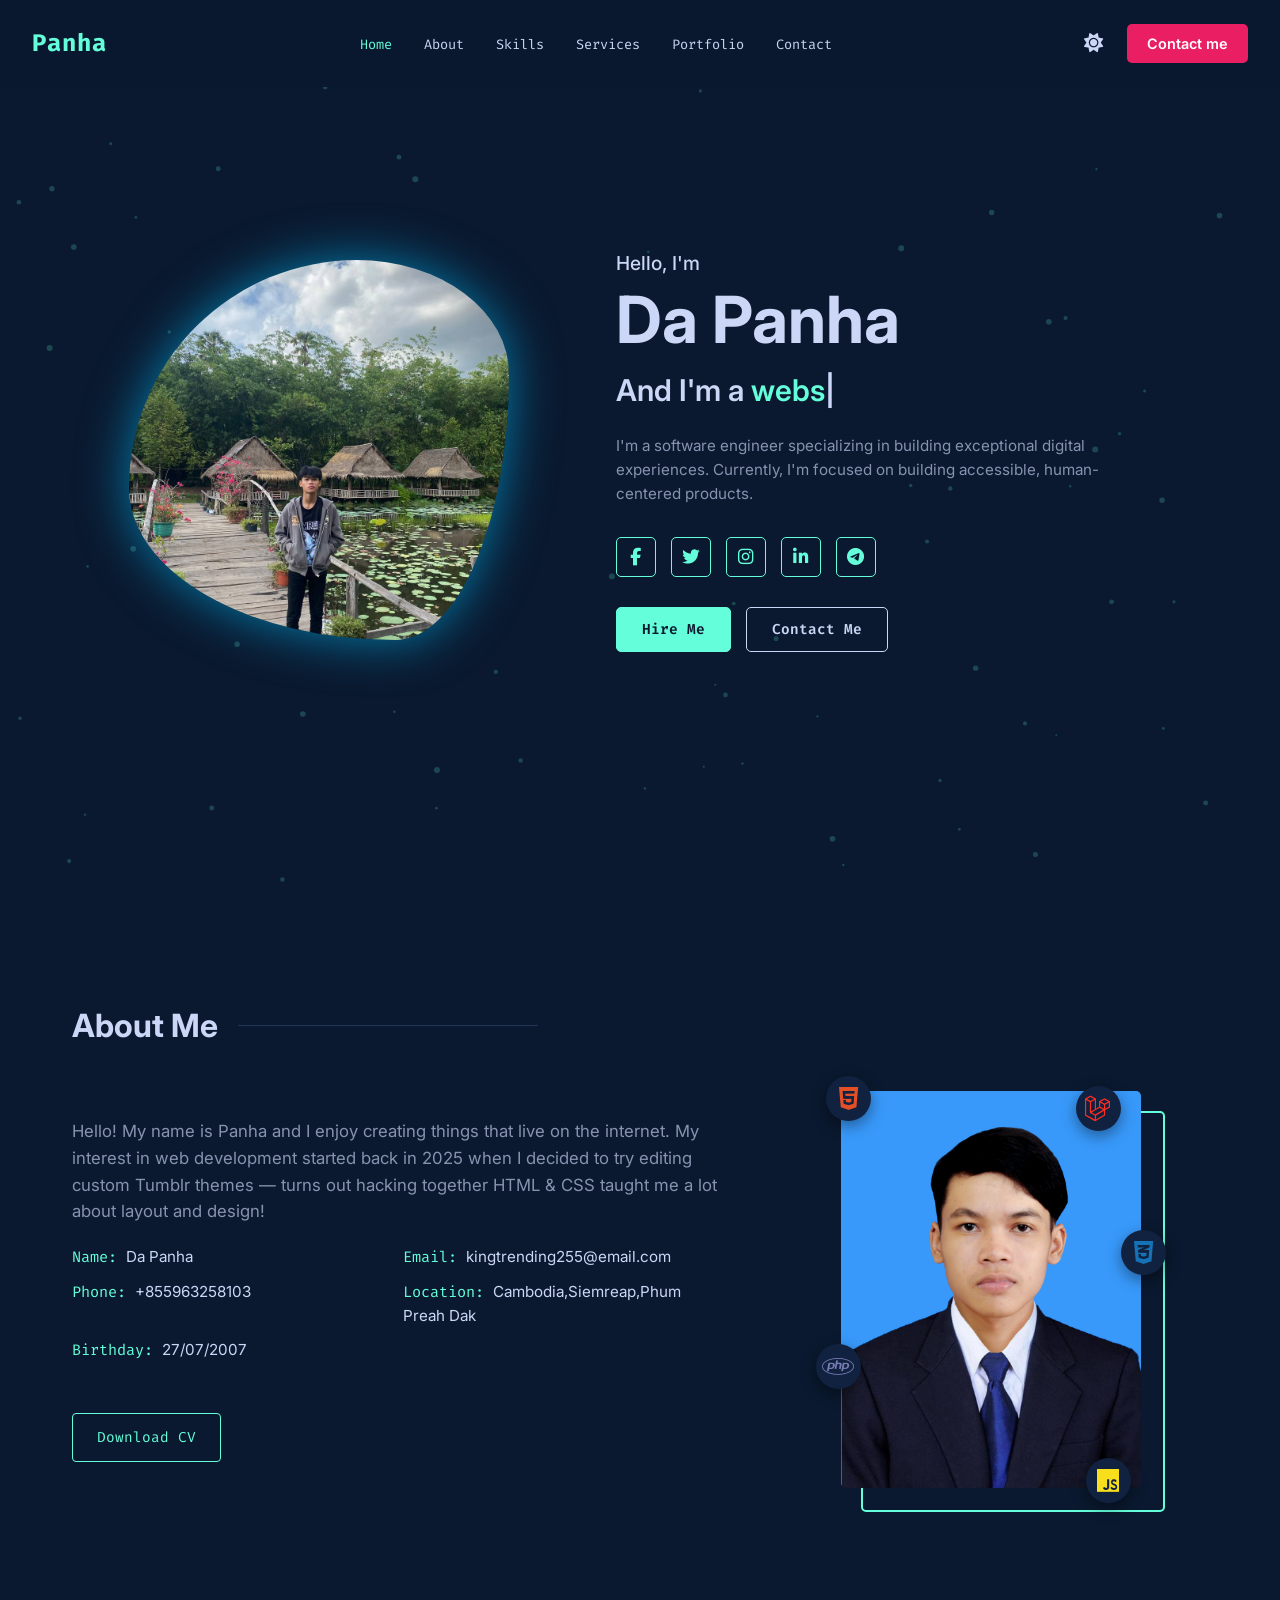
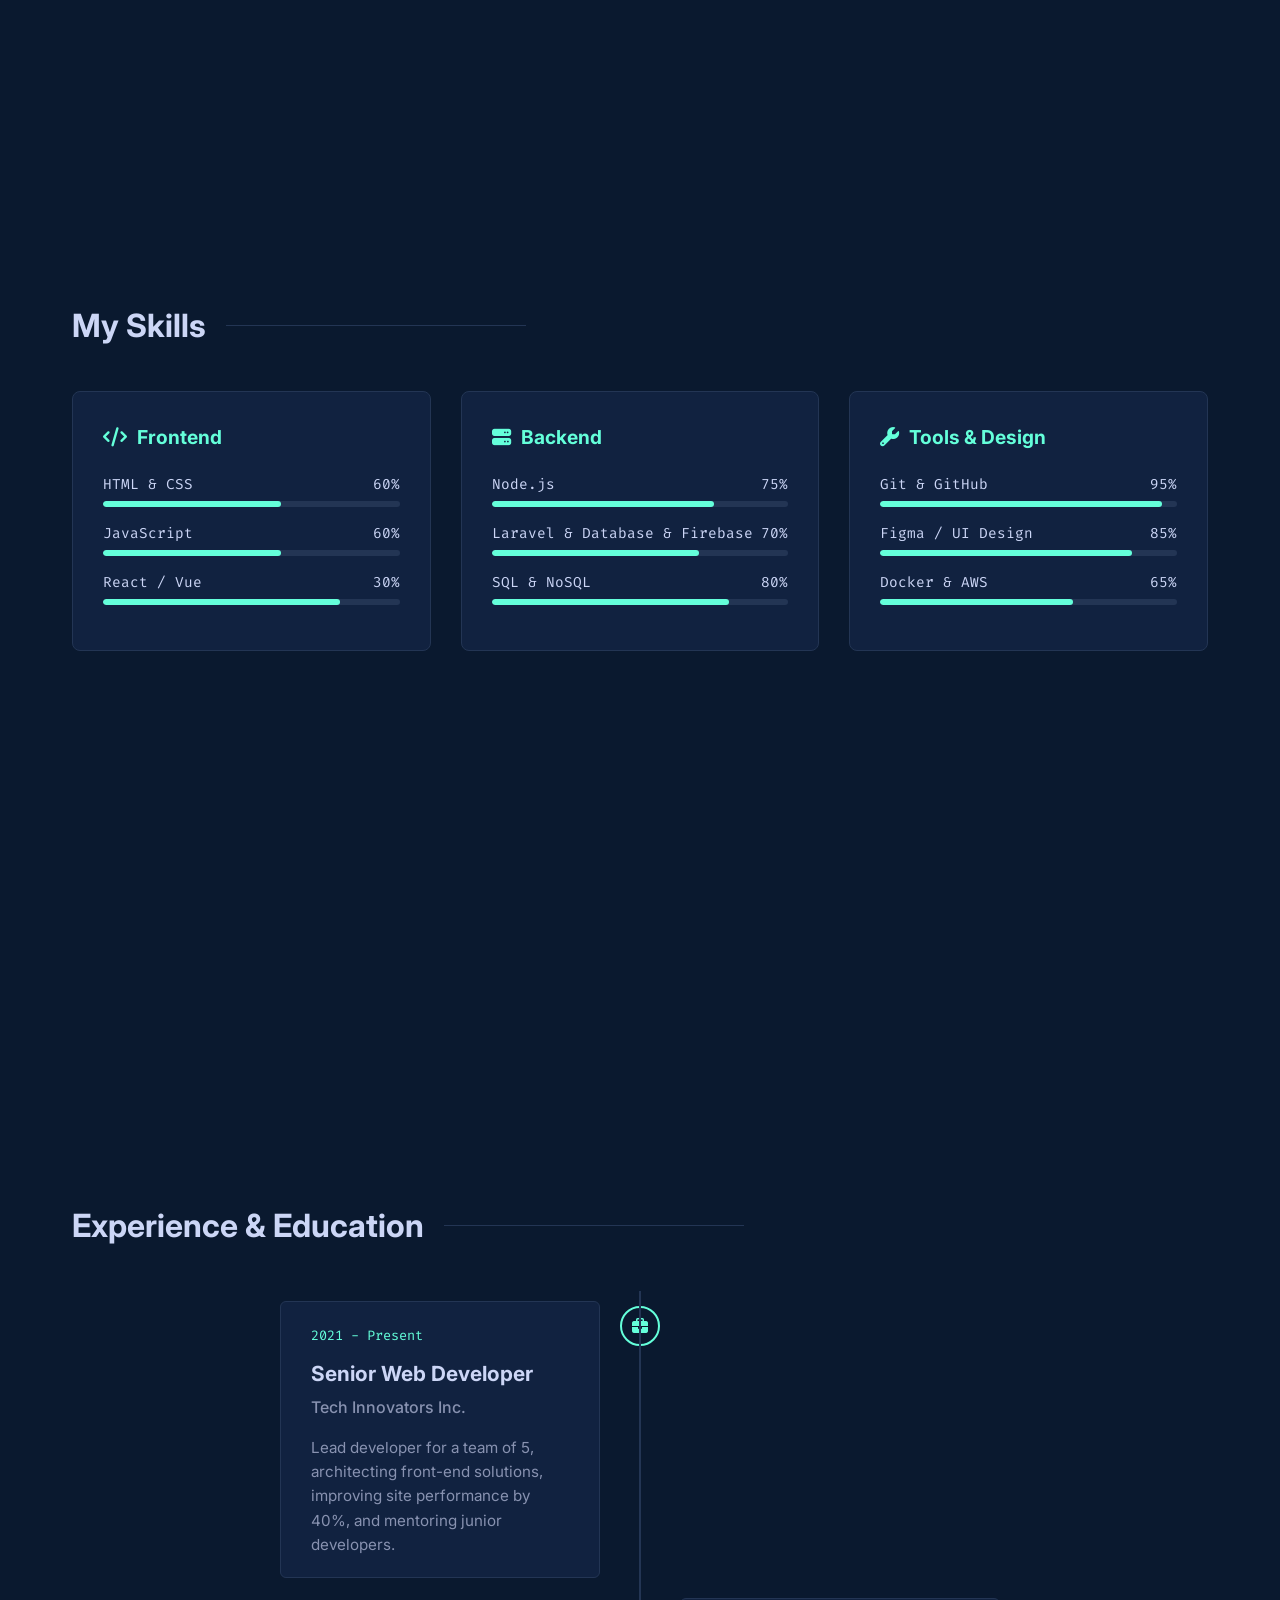
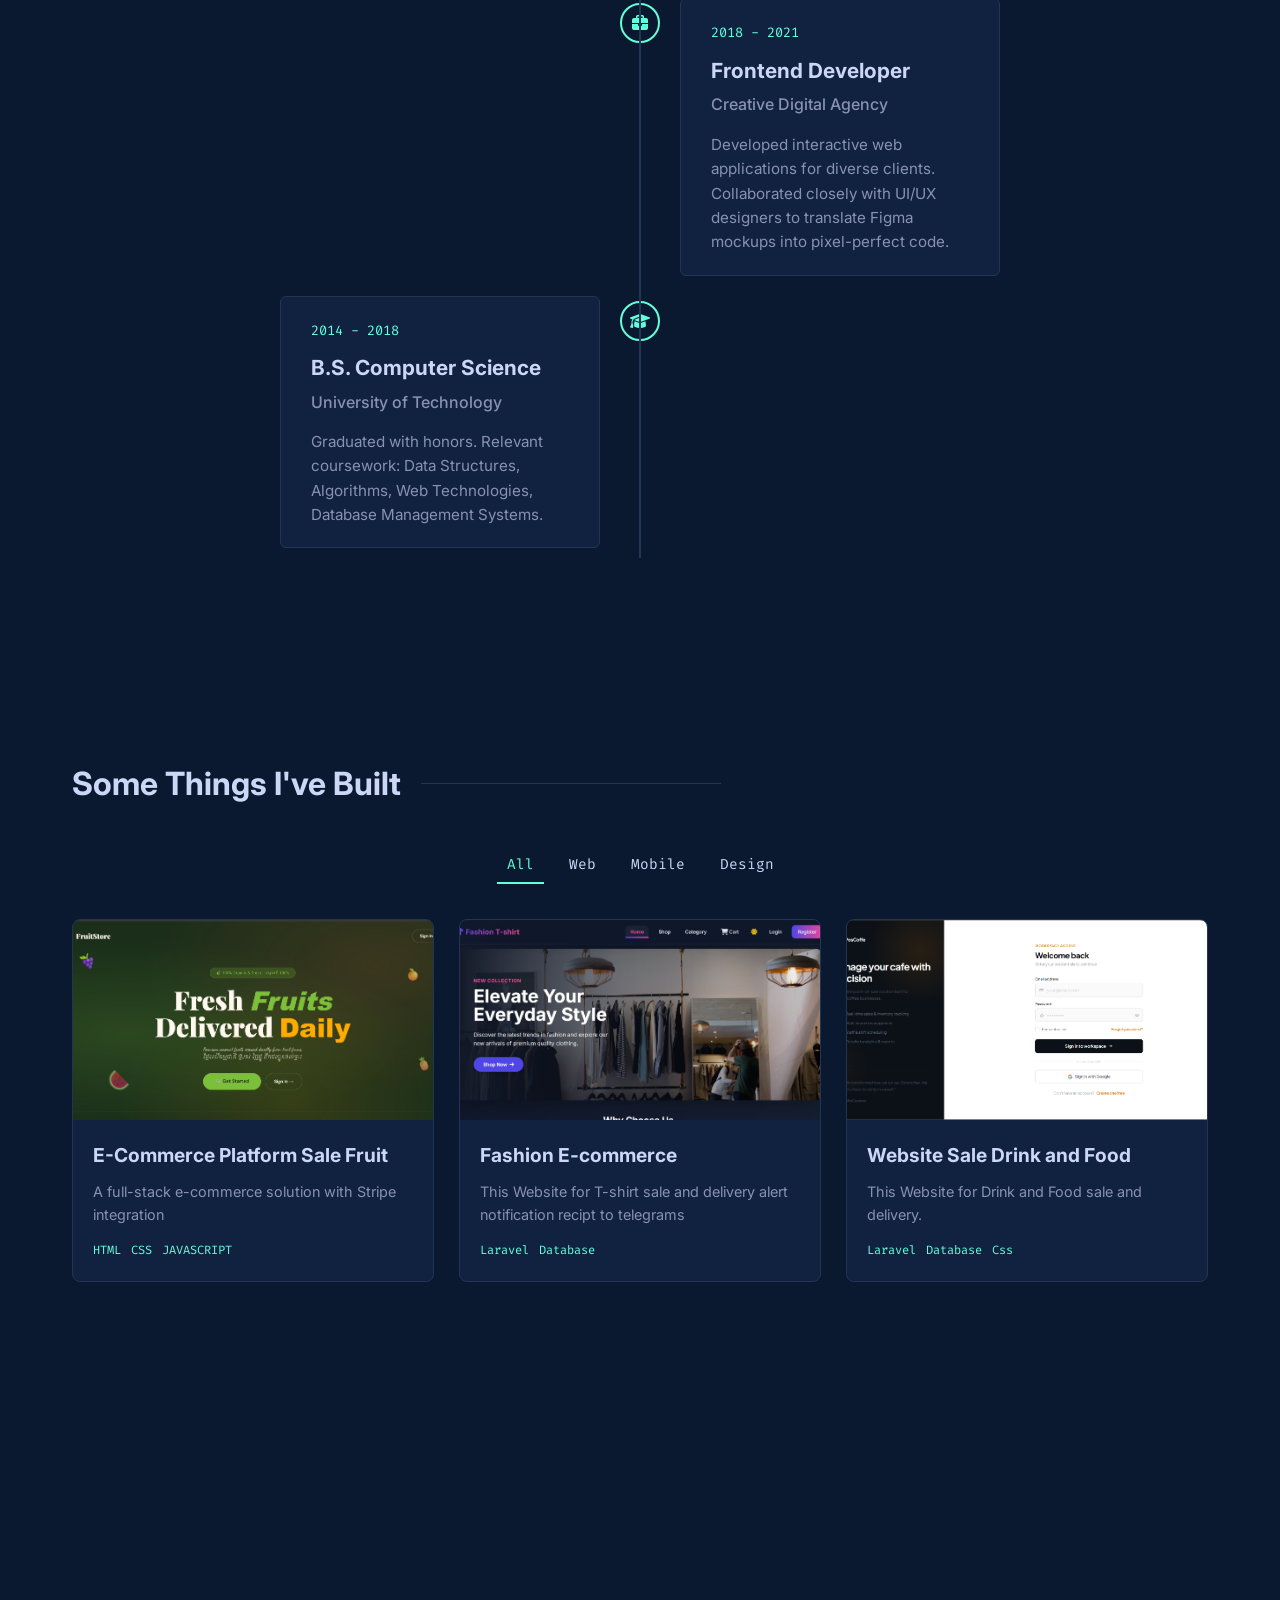
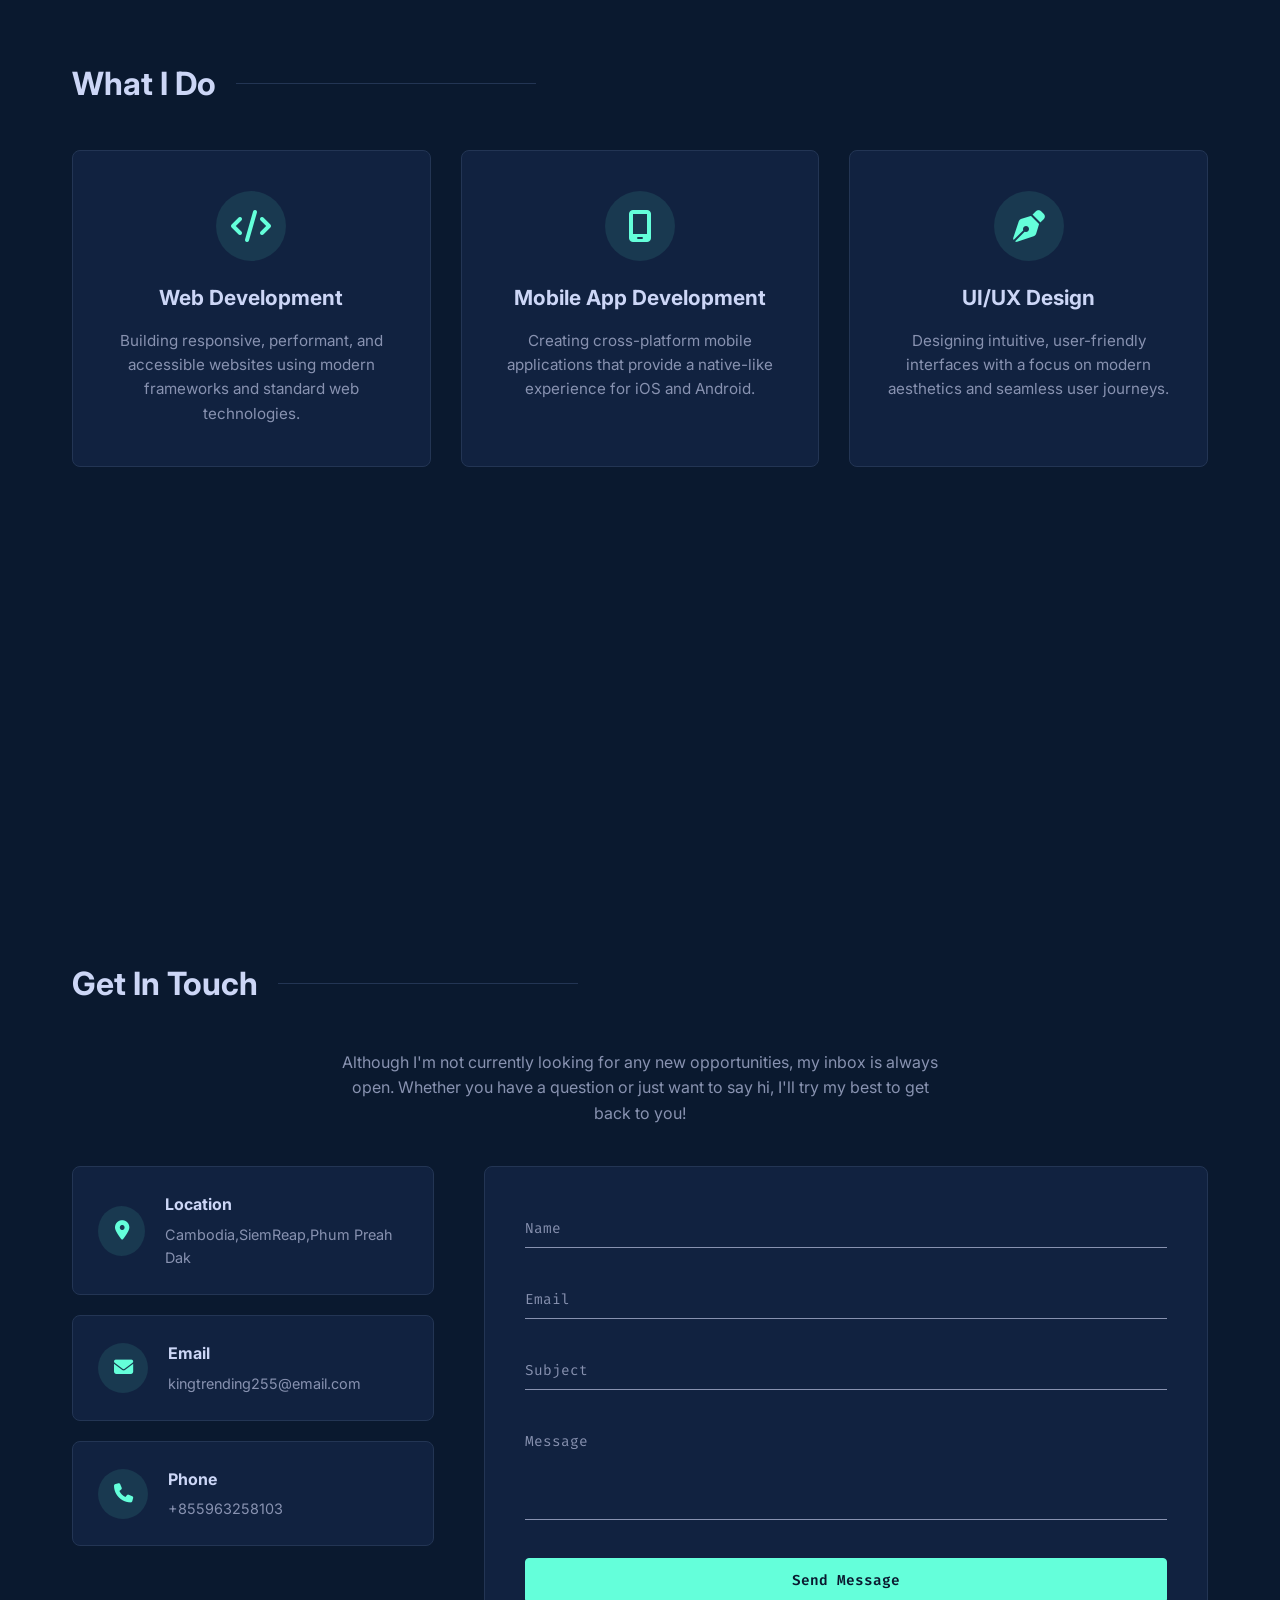
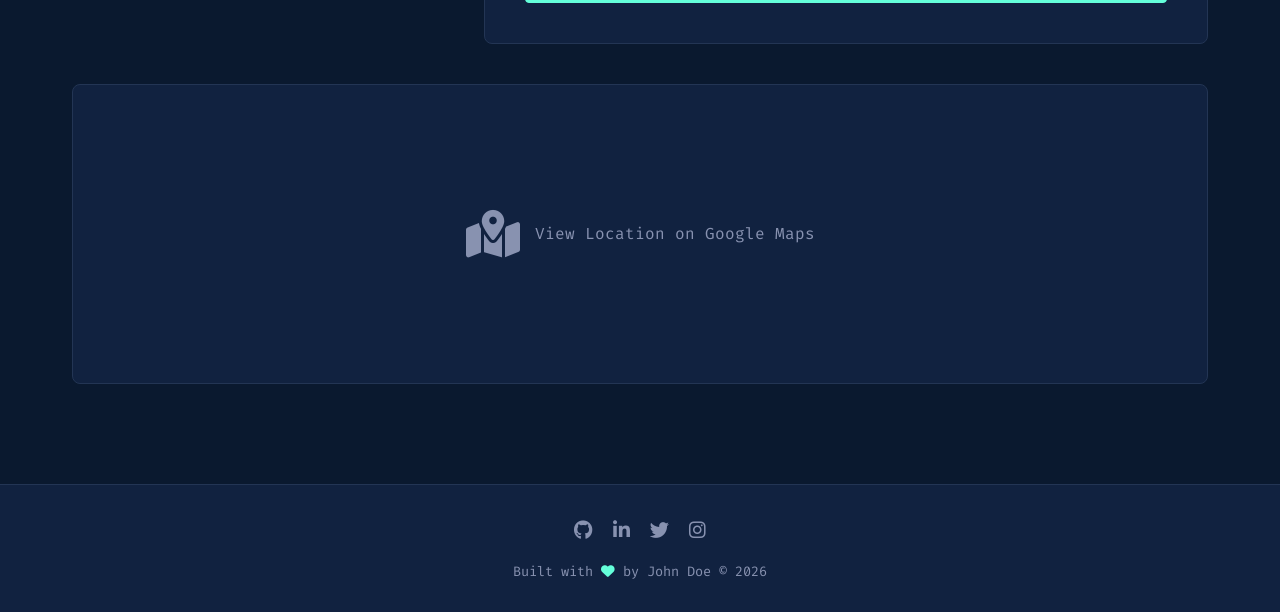
==== commit 9e77c546: "update MyPersinaoly" ====
--- a/index.html
+++ b/index.html
@@ -80,6 +80,7 @@
                     <a href="#"><i class="fa-brands fa-twitter"></i></a>
                     <a href="#"><i class="fa-brands fa-instagram"></i></a>
                     <a href="#"><i class="fa-brands fa-linkedin-in"></i></a>
+                    <a href="https://t.me/Nhaluckyy168"><i class="fa-brands fa-telegram"></i></a>
                 </div>
 
                 <div class="hero-cta">
@@ -98,11 +99,8 @@
             <div class="about-content fade-up">
                 <div class="about-text">
                     <p>Hello! My name is Panha and I enjoy creating things that live on the internet. My interest in web
-                        development started back in 2012 when I decided to try editing custom Tumblr themes — turns out
+                        development started back in 2025 when I decided to try editing custom Tumblr themes — turns out
                         hacking together HTML & CSS taught me a lot about layout and design!</p>
-                    <p>Fast-forward to today, and I've had the privilege of working at an advertising agency, a
-                        start-up, a huge corporation, and a student-led design studio. My main focus these days is
-                        building accessible, inclusive products and digital experiences.</p>
 
                     <ul class="about-details">
                         <li><span>Name:</span> Da Panha</li>
@@ -110,13 +108,12 @@
                         <li><span>Phone:</span> +855963258103</li>
                         <li><span>Location:</span> Cambodia,Siemreap,Phum Preah Dak</li>
                         <li><span>Birthday:</span> 27/07/2007</li>
-                        <li><span>Availability:</span> Freelance</li>
                     </ul>
                     <a href="#" class="btn btn-outline" style="margin-top: 20px;">Download CV</a>
                 </div>
                 <div class="about-img-wrapper">
                     <!-- Updated to use images folder -->
-                    <img src="images/photo_2026-03-11_21-34-07.jpg" alt="John Doe" class="about-img"
+                    <img src="images/d433.jpg" alt="Da Panha" class="about-img"
                         onerror="this.src='https://picsum.photos/seed/profile/400/500'">
 
                     <!-- Floating Tech Icons -->
@@ -139,19 +136,19 @@
                 <div class="skill-category fade-up">
                     <h3><i class="fa-solid fa-code"></i> Frontend</h3>
                     <div class="skill-item">
-                        <div class="skill-info"><span>HTML & CSS</span><span>90%</span></div>
-                        <div class="skill-bar">
-                            <div class="skill-progress" data-width="90%"></div>
-                        </div>
-                    </div>
-                    <div class="skill-item">
-                        <div class="skill-info"><span>JavaScript (ES6+)</span><span>85%</span></div>
-                        <div class="skill-bar">
-                            <div class="skill-progress" data-width="85%"></div>
-                        </div>
-                    </div>
-                    <div class="skill-item">
-                        <div class="skill-info"><span>React / Vue</span><span>80%</span></div>
+                        <div class="skill-info"><span>HTML & CSS</span><span>60%</span></div>
+                        <div class="skill-bar">
+                            <div class="skill-progress" data-width="60%"></div>
+                        </div>
+                    </div>
+                    <div class="skill-item">
+                        <div class="skill-info"><span>JavaScript</span><span>60%</span></div>
+                        <div class="skill-bar">
+                            <div class="skill-progress" data-width="60%"></div>
+                        </div>
+                    </div>
+                    <div class="skill-item">
+                        <div class="skill-info"><span>React / Vue</span><span>30%</span></div>
                         <div class="skill-bar">
                             <div class="skill-progress" data-width="80%"></div>
                         </div>
@@ -168,7 +165,7 @@
                         </div>
                     </div>
                     <div class="skill-item">
-                        <div class="skill-info"><span>Python / Django</span><span>70%</span></div>
+                        <div class="skill-info"><span>Laravel & Database & Firebase</span><span>70%</span></div>
                         <div class="skill-bar">
                             <div class="skill-progress" data-width="70%"></div>
                         </div>
@@ -450,7 +447,7 @@
     <button id="back-to-top" title="Go to top"><i class="fa-solid fa-arrow-up"></i></button>
 
     <!-- Custom JavaScript -->
-    <script src="js/script.js"></script>
+    <script src="js/script.js?v=2"></script>
 </body>
 
 </html>
